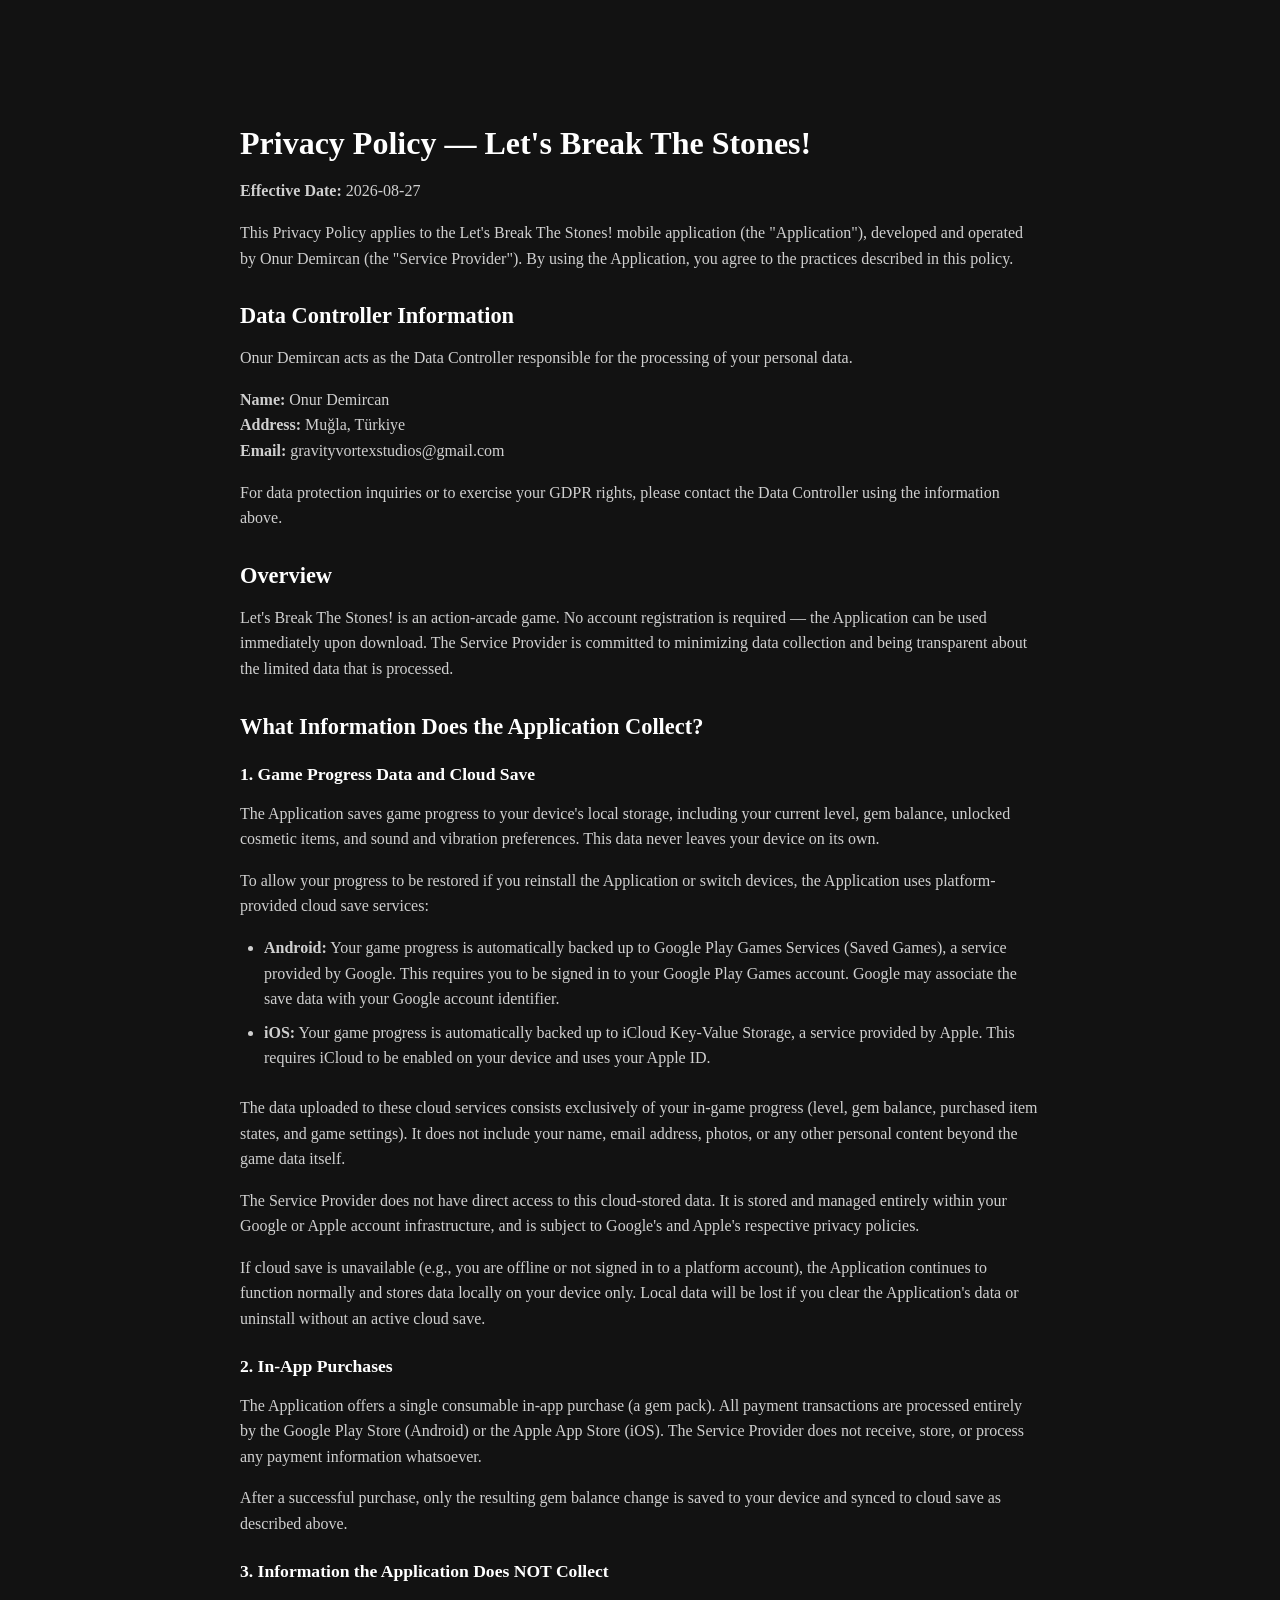
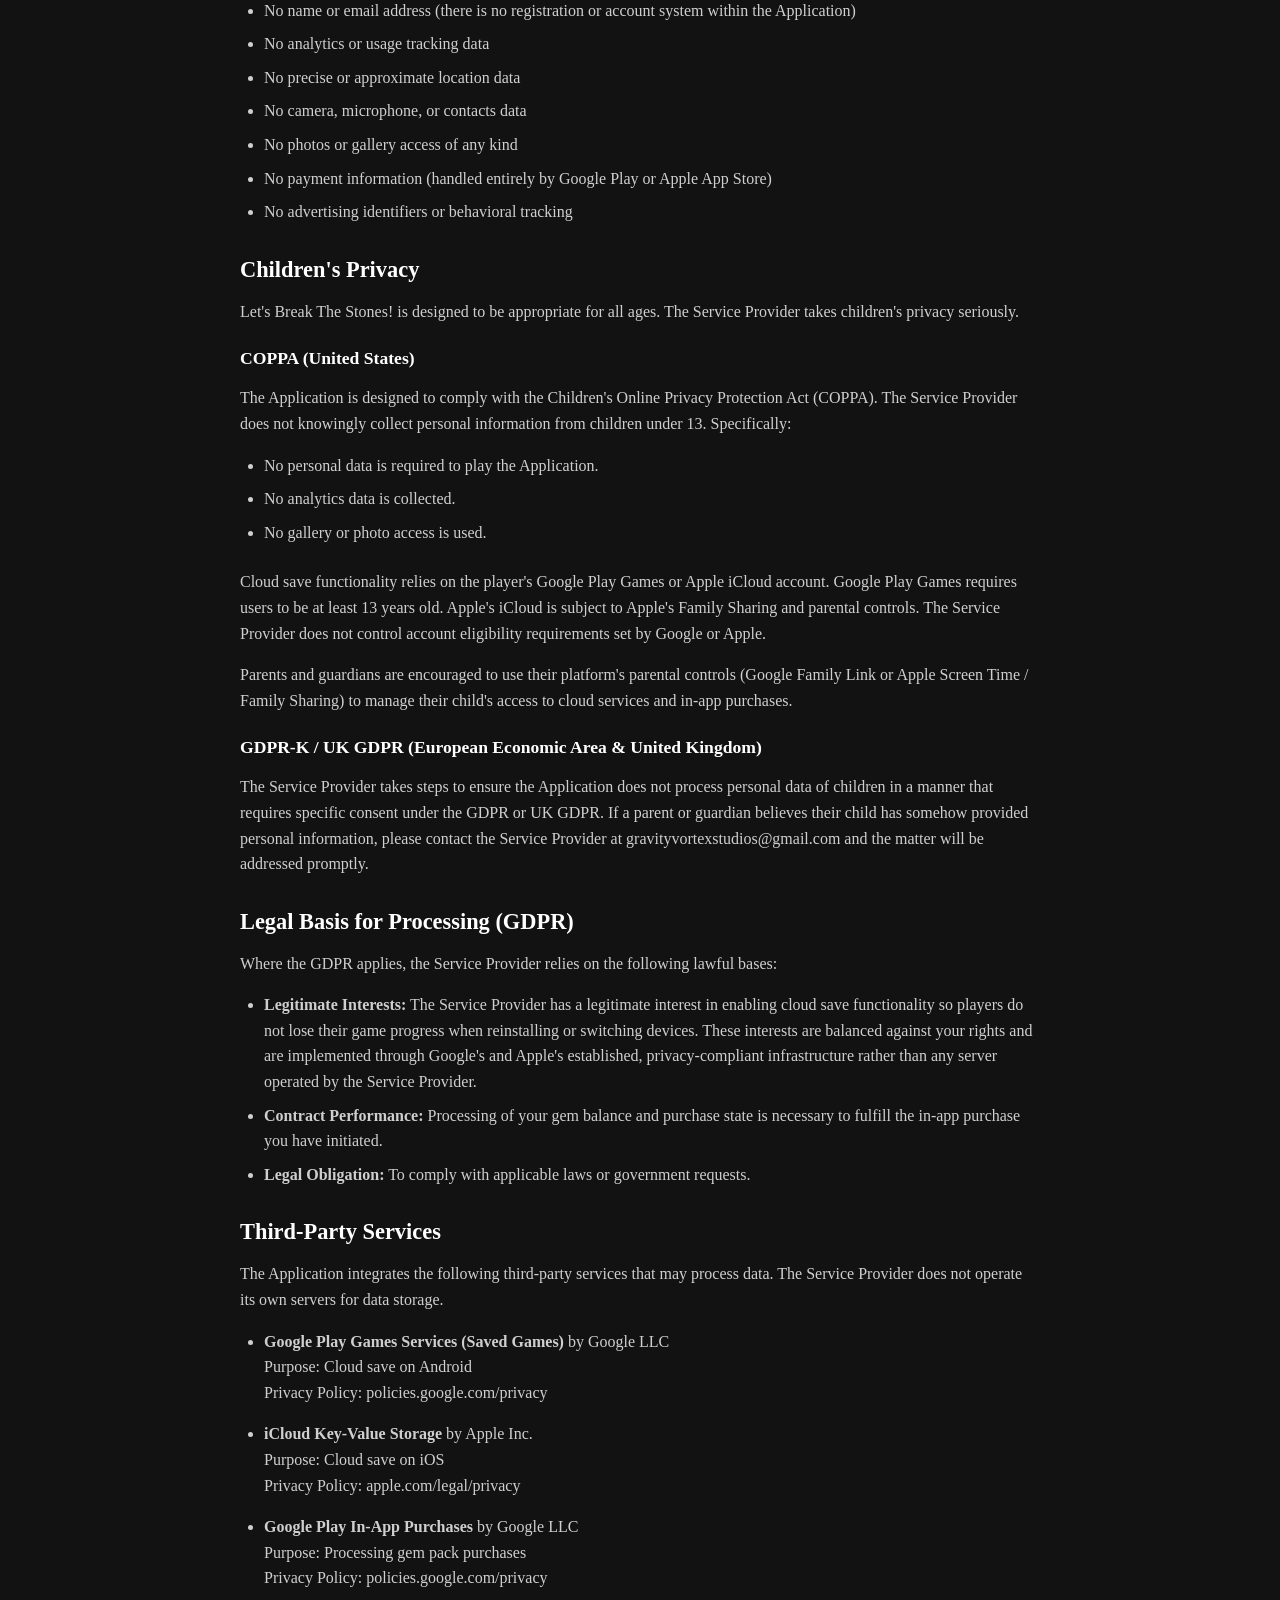
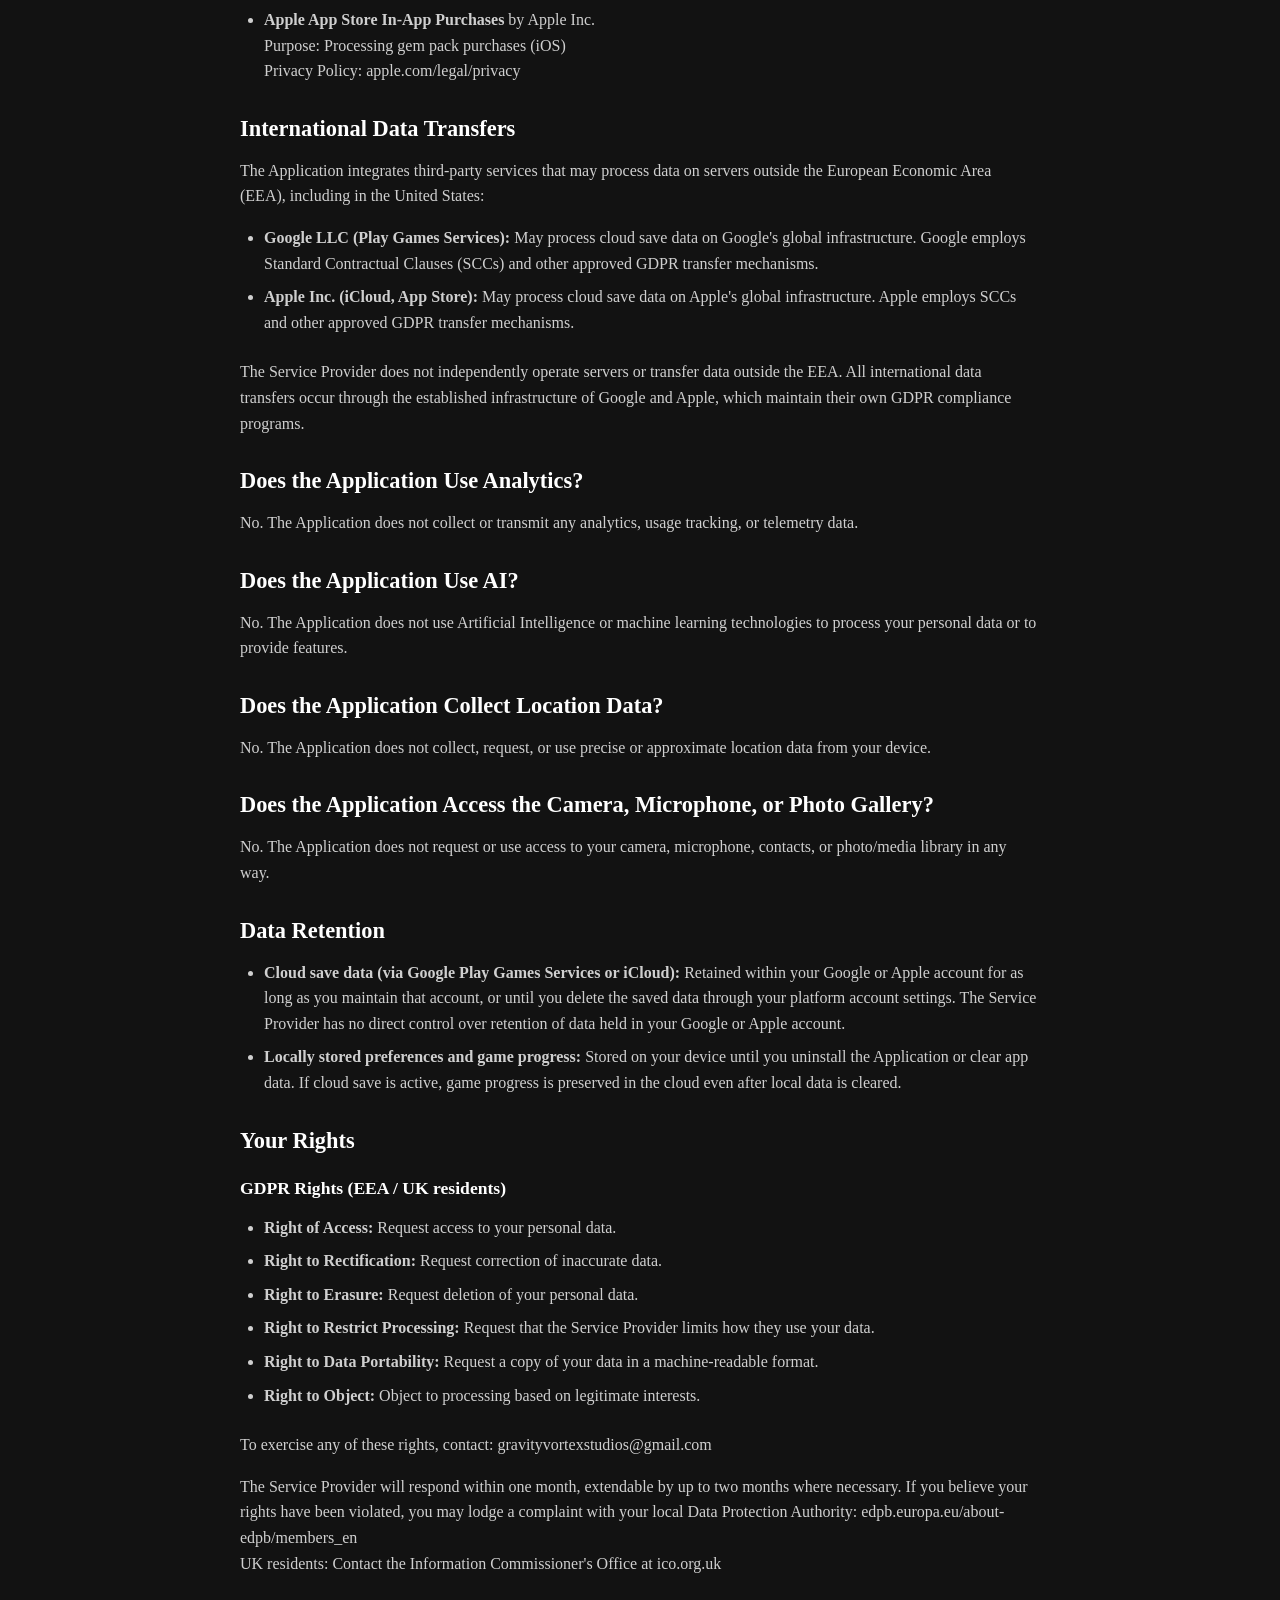
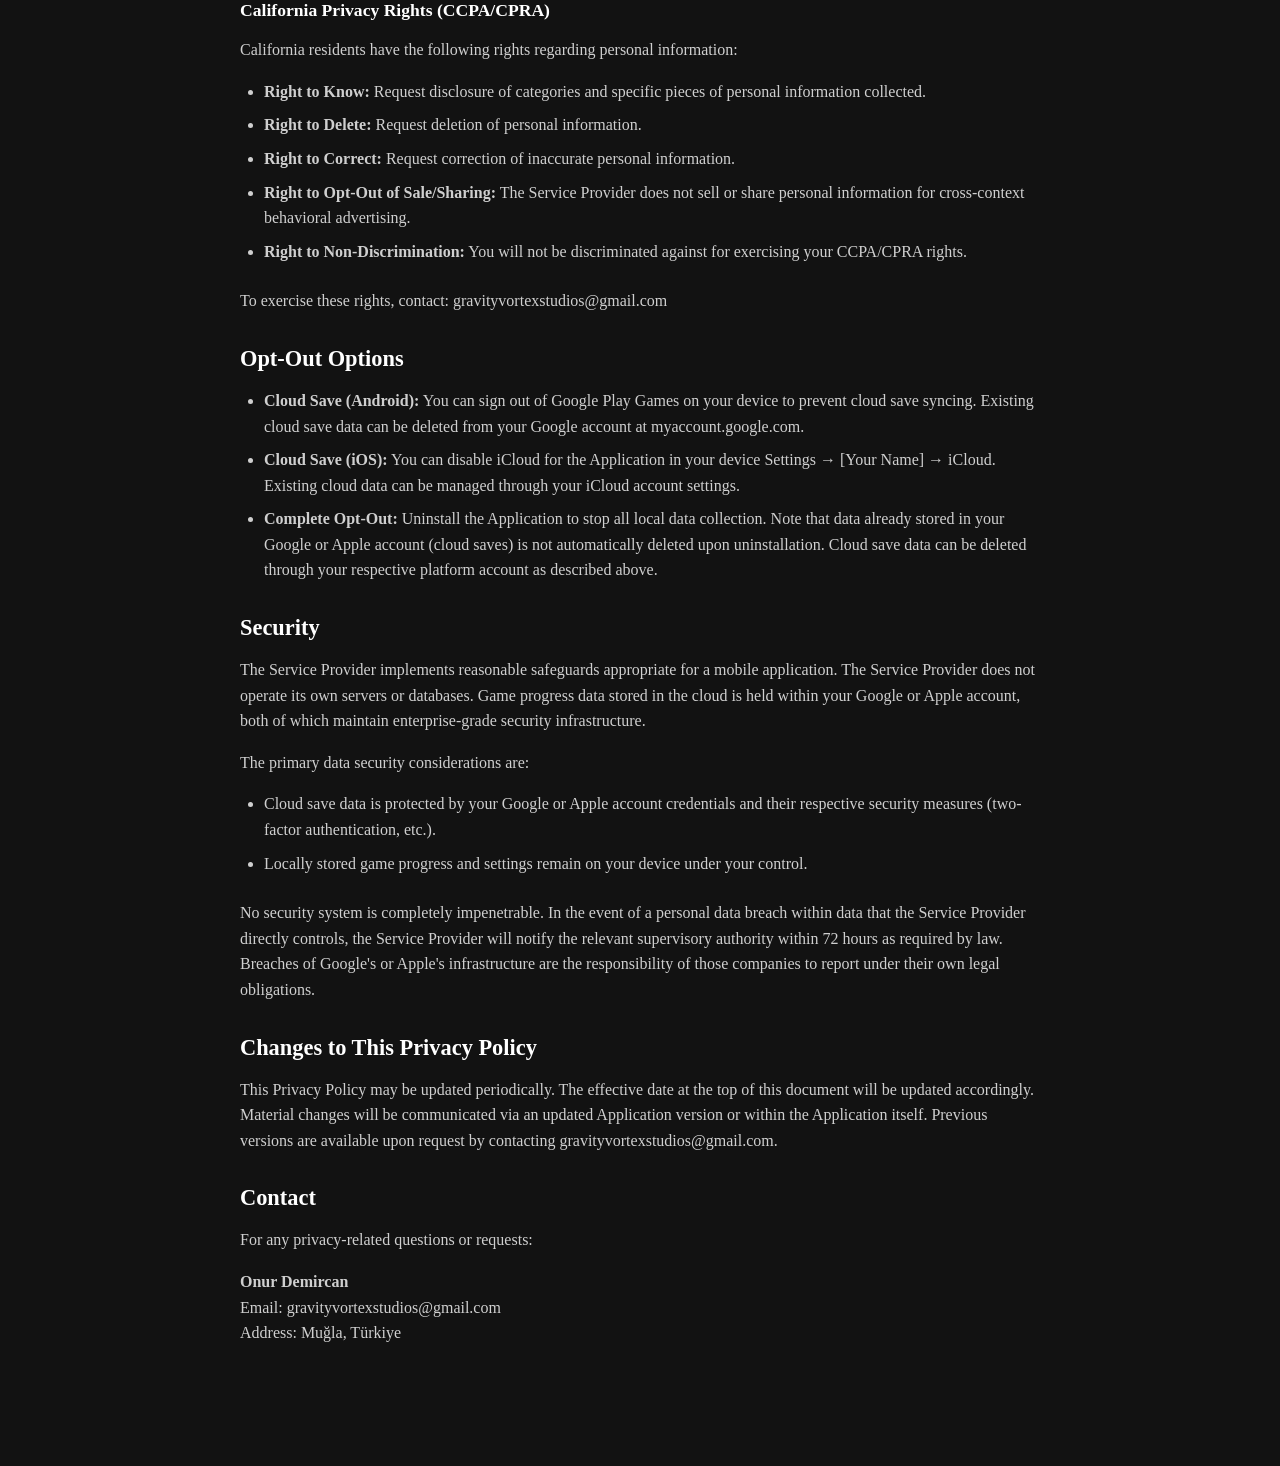
==== privacy-lbrs.html @ 50d47cd6 "Update: LBRS game privacy policy added." ====
﻿<!DOCTYPE html>
<html lang="en">
<head>
    <meta charset="UTF-8">
    <meta name="color-scheme" content="dark">
    <meta name="viewport" content="width=device-width, initial-scale=1.0">
    <title>Privacy Policy - Let's Break The Stones! | Onur Demircan</title>
    <link rel="stylesheet" href="assets/css/main.css">
    <style>
        .privacy-content {
            max-width: 800px;
            margin: 4rem auto;
            padding: 2.5rem;
            color: var(--text-color);
        }
        .privacy-content h1 {
            font-size: 2rem;
            margin-bottom: 0.5rem;
            color: var(--accent-color);
        }
        .privacy-content h2 {
            font-size: 1.4rem;
            margin-top: 2rem;
            margin-bottom: 1rem;
            color: var(--accent-color);
        }
        .privacy-content h3 {
            font-size: 1.1rem;
            margin-top: 1.5rem;
            margin-bottom: 0.8rem;
            color: #fff;
        }
        .privacy-content p {
            margin-bottom: 1rem;
            line-height: 1.6;
            color: rgba(255, 255, 255, 0.8);
        }
        .privacy-content ul {
            margin-bottom: 1.5rem;
            padding-left: 1.5rem;
            color: rgba(255, 255, 255, 0.8);
        }
        .privacy-content li {
            margin-bottom: 0.5rem;
            line-height: 1.6;
        }
        .privacy-content a {
            color: var(--accent-color);
            text-decoration: none;
        }
        .privacy-content a:hover {
            text-decoration: underline;
        }
        .back-btn {
            display: inline-flex;
            align-items: center;
            gap: 0.5rem;
            margin-bottom: 2rem;
            color: var(--text-color);
            text-decoration: none;
            transition: color 0.3s ease;
            font-weight: 500;
        }
        .back-btn:hover {
            color: var(--accent-color);
        }
        .services-list li { margin-bottom: 1rem; }
    </style>
</head>
<body>
    <div class="glass-bg"></div>
    
    <div class="privacy-content glass-card">
        <h1>Privacy Policy — Let's Break The Stones!</h1>
        <p><strong>Effective Date:</strong> 2026-08-27</p>
        
        <p>This Privacy Policy applies to the Let's Break The Stones! mobile application (the "Application"), developed and operated by Onur Demircan (the "Service Provider"). By using the Application, you agree to the practices described in this policy.</p>

        <h2>Data Controller Information</h2>
        <p>Onur Demircan acts as the Data Controller responsible for the processing of your personal data.</p>
        <p><strong>Name:</strong> Onur Demircan<br><strong>Address:</strong> Muğla, Türkiye<br><strong>Email:</strong> <a href="mailto:gravityvortexstudios@gmail.com">gravityvortexstudios@gmail.com</a></p>
        <p>For data protection inquiries or to exercise your GDPR rights, please contact the Data Controller using the information above.</p>

        <h2>Overview</h2>
        <p>Let's Break The Stones! is an action-arcade game. No account registration is required — the Application can be used immediately upon download. The Service Provider is committed to minimizing data collection and being transparent about the limited data that is processed.</p>

        <h2>What Information Does the Application Collect?</h2>
        
        <h3>1. Game Progress Data and Cloud Save</h3>
        <p>The Application saves game progress to your device's local storage, including your current level, gem balance, unlocked cosmetic items, and sound and vibration preferences. This data never leaves your device on its own.</p>
        <p>To allow your progress to be restored if you reinstall the Application or switch devices, the Application uses platform-provided cloud save services:</p>
        <ul>
            <li><strong>Android:</strong> Your game progress is automatically backed up to Google Play Games Services (Saved Games), a service provided by Google. This requires you to be signed in to your Google Play Games account. Google may associate the save data with your Google account identifier.</li>
            <li><strong>iOS:</strong> Your game progress is automatically backed up to iCloud Key-Value Storage, a service provided by Apple. This requires iCloud to be enabled on your device and uses your Apple ID.</li>
        </ul>
        <p>The data uploaded to these cloud services consists exclusively of your in-game progress (level, gem balance, purchased item states, and game settings). It does not include your name, email address, photos, or any other personal content beyond the game data itself.</p>
        <p>The Service Provider does not have direct access to this cloud-stored data. It is stored and managed entirely within your Google or Apple account infrastructure, and is subject to Google's and Apple's respective privacy policies.</p>
        <p>If cloud save is unavailable (e.g., you are offline or not signed in to a platform account), the Application continues to function normally and stores data locally on your device only. Local data will be lost if you clear the Application's data or uninstall without an active cloud save.</p>

        <h3>2. In-App Purchases</h3>
        <p>The Application offers a single consumable in-app purchase (a gem pack). All payment transactions are processed entirely by the Google Play Store (Android) or the Apple App Store (iOS). The Service Provider does not receive, store, or process any payment information whatsoever.</p>
        <p>After a successful purchase, only the resulting gem balance change is saved to your device and synced to cloud save as described above.</p>

        <h3>3. Information the Application Does NOT Collect</h3>
        <ul>
            <li>No name or email address (there is no registration or account system within the Application)</li>
            <li>No analytics or usage tracking data</li>
            <li>No precise or approximate location data</li>
            <li>No camera, microphone, or contacts data</li>
            <li>No photos or gallery access of any kind</li>
            <li>No payment information (handled entirely by Google Play or Apple App Store)</li>
            <li>No advertising identifiers or behavioral tracking</li>
        </ul>

        <h2>Children's Privacy</h2>
        <p>Let's Break The Stones! is designed to be appropriate for all ages. The Service Provider takes children's privacy seriously.</p>
        
        <h3>COPPA (United States)</h3>
        <p>The Application is designed to comply with the Children's Online Privacy Protection Act (COPPA). The Service Provider does not knowingly collect personal information from children under 13. Specifically:</p>
        <ul>
            <li>No personal data is required to play the Application.</li>
            <li>No analytics data is collected.</li>
            <li>No gallery or photo access is used.</li>
        </ul>
        <p>Cloud save functionality relies on the player's Google Play Games or Apple iCloud account. Google Play Games requires users to be at least 13 years old. Apple's iCloud is subject to Apple's Family Sharing and parental controls. The Service Provider does not control account eligibility requirements set by Google or Apple.</p>
        <p>Parents and guardians are encouraged to use their platform's parental controls (Google Family Link or Apple Screen Time / Family Sharing) to manage their child's access to cloud services and in-app purchases.</p>

        <h3>GDPR-K / UK GDPR (European Economic Area & United Kingdom)</h3>
        <p>The Service Provider takes steps to ensure the Application does not process personal data of children in a manner that requires specific consent under the GDPR or UK GDPR. If a parent or guardian believes their child has somehow provided personal information, please contact the Service Provider at <a href="mailto:gravityvortexstudios@gmail.com">gravityvortexstudios@gmail.com</a> and the matter will be addressed promptly.</p>

        <h2>Legal Basis for Processing (GDPR)</h2>
        <p>Where the GDPR applies, the Service Provider relies on the following lawful bases:</p>
        <ul>
            <li><strong>Legitimate Interests:</strong> The Service Provider has a legitimate interest in enabling cloud save functionality so players do not lose their game progress when reinstalling or switching devices. These interests are balanced against your rights and are implemented through Google's and Apple's established, privacy-compliant infrastructure rather than any server operated by the Service Provider.</li>
            <li><strong>Contract Performance:</strong> Processing of your gem balance and purchase state is necessary to fulfill the in-app purchase you have initiated.</li>
            <li><strong>Legal Obligation:</strong> To comply with applicable laws or government requests.</li>
        </ul>

        <h2>Third-Party Services</h2>
        <p>The Application integrates the following third-party services that may process data. The Service Provider does not operate its own servers for data storage.</p>
        <ul class="services-list">
            <li><strong>Google Play Games Services (Saved Games)</strong> by Google LLC<br>Purpose: Cloud save on Android<br>Privacy Policy: <a href="https://policies.google.com/privacy" target="_blank">policies.google.com/privacy</a></li>
            <li><strong>iCloud Key-Value Storage</strong> by Apple Inc.<br>Purpose: Cloud save on iOS<br>Privacy Policy: <a href="https://www.apple.com/legal/privacy/" target="_blank">apple.com/legal/privacy</a></li>
            <li><strong>Google Play In-App Purchases</strong> by Google LLC<br>Purpose: Processing gem pack purchases<br>Privacy Policy: <a href="https://policies.google.com/privacy" target="_blank">policies.google.com/privacy</a></li>
            <li><strong>Apple App Store In-App Purchases</strong> by Apple Inc.<br>Purpose: Processing gem pack purchases (iOS)<br>Privacy Policy: <a href="https://www.apple.com/legal/privacy/" target="_blank">apple.com/legal/privacy</a></li>
        </ul>

        <h2>International Data Transfers</h2>
        <p>The Application integrates third-party services that may process data on servers outside the European Economic Area (EEA), including in the United States:</p>
        <ul>
            <li><strong>Google LLC (Play Games Services):</strong> May process cloud save data on Google's global infrastructure. Google employs Standard Contractual Clauses (SCCs) and other approved GDPR transfer mechanisms.</li>
            <li><strong>Apple Inc. (iCloud, App Store):</strong> May process cloud save data on Apple's global infrastructure. Apple employs SCCs and other approved GDPR transfer mechanisms.</li>
        </ul>
        <p>The Service Provider does not independently operate servers or transfer data outside the EEA. All international data transfers occur through the established infrastructure of Google and Apple, which maintain their own GDPR compliance programs.</p>

        <h2>Does the Application Use Analytics?</h2>
        <p>No. The Application does not collect or transmit any analytics, usage tracking, or telemetry data.</p>

        <h2>Does the Application Use AI?</h2>
        <p>No. The Application does not use Artificial Intelligence or machine learning technologies to process your personal data or to provide features.</p>

        <h2>Does the Application Collect Location Data?</h2>
        <p>No. The Application does not collect, request, or use precise or approximate location data from your device.</p>

        <h2>Does the Application Access the Camera, Microphone, or Photo Gallery?</h2>
        <p>No. The Application does not request or use access to your camera, microphone, contacts, or photo/media library in any way.</p>

        <h2>Data Retention</h2>
        <ul>
            <li><strong>Cloud save data (via Google Play Games Services or iCloud):</strong> Retained within your Google or Apple account for as long as you maintain that account, or until you delete the saved data through your platform account settings. The Service Provider has no direct control over retention of data held in your Google or Apple account.</li>
            <li><strong>Locally stored preferences and game progress:</strong> Stored on your device until you uninstall the Application or clear app data. If cloud save is active, game progress is preserved in the cloud even after local data is cleared.</li>
        </ul>

        <h2>Your Rights</h2>
        <h3>GDPR Rights (EEA / UK residents)</h3>
        <ul>
            <li><strong>Right of Access:</strong> Request access to your personal data.</li>
            <li><strong>Right to Rectification:</strong> Request correction of inaccurate data.</li>
            <li><strong>Right to Erasure:</strong> Request deletion of your personal data.</li>
            <li><strong>Right to Restrict Processing:</strong> Request that the Service Provider limits how they use your data.</li>
            <li><strong>Right to Data Portability:</strong> Request a copy of your data in a machine-readable format.</li>
            <li><strong>Right to Object:</strong> Object to processing based on legitimate interests.</li>
        </ul>
        <p>To exercise any of these rights, contact: <a href="mailto:gravityvortexstudios@gmail.com">gravityvortexstudios@gmail.com</a></p>
        <p>The Service Provider will respond within one month, extendable by up to two months where necessary. If you believe your rights have been violated, you may lodge a complaint with your local Data Protection Authority: <a href="https://edpb.europa.eu/about-edpb/members_en" target="_blank">edpb.europa.eu/about-edpb/members_en</a><br>UK residents: Contact the Information Commissioner's Office at <a href="https://ico.org.uk/" target="_blank">ico.org.uk</a></p>

        <h3>California Privacy Rights (CCPA/CPRA)</h3>
        <p>California residents have the following rights regarding personal information:</p>
        <ul>
            <li><strong>Right to Know:</strong> Request disclosure of categories and specific pieces of personal information collected.</li>
            <li><strong>Right to Delete:</strong> Request deletion of personal information.</li>
            <li><strong>Right to Correct:</strong> Request correction of inaccurate personal information.</li>
            <li><strong>Right to Opt-Out of Sale/Sharing:</strong> The Service Provider does not sell or share personal information for cross-context behavioral advertising.</li>
            <li><strong>Right to Non-Discrimination:</strong> You will not be discriminated against for exercising your CCPA/CPRA rights.</li>
        </ul>
        <p>To exercise these rights, contact: <a href="mailto:gravityvortexstudios@gmail.com">gravityvortexstudios@gmail.com</a></p>

        <h2>Opt-Out Options</h2>
        <ul>
            <li><strong>Cloud Save (Android):</strong> You can sign out of Google Play Games on your device to prevent cloud save syncing. Existing cloud save data can be deleted from your Google account at <a href="https://myaccount.google.com/" target="_blank">myaccount.google.com</a>.</li>
            <li><strong>Cloud Save (iOS):</strong> You can disable iCloud for the Application in your device Settings &rarr; [Your Name] &rarr; iCloud. Existing cloud data can be managed through your iCloud account settings.</li>
            <li><strong>Complete Opt-Out:</strong> Uninstall the Application to stop all local data collection. Note that data already stored in your Google or Apple account (cloud saves) is not automatically deleted upon uninstallation. Cloud save data can be deleted through your respective platform account as described above.</li>
        </ul>

        <h2>Security</h2>
        <p>The Service Provider implements reasonable safeguards appropriate for a mobile application. The Service Provider does not operate its own servers or databases. Game progress data stored in the cloud is held within your Google or Apple account, both of which maintain enterprise-grade security infrastructure.</p>
        <p>The primary data security considerations are:</p>
        <ul>
            <li>Cloud save data is protected by your Google or Apple account credentials and their respective security measures (two-factor authentication, etc.).</li>
            <li>Locally stored game progress and settings remain on your device under your control.</li>
        </ul>
        <p>No security system is completely impenetrable. In the event of a personal data breach within data that the Service Provider directly controls, the Service Provider will notify the relevant supervisory authority within 72 hours as required by law. Breaches of Google's or Apple's infrastructure are the responsibility of those companies to report under their own legal obligations.</p>

        <h2>Changes to This Privacy Policy</h2>
        <p>This Privacy Policy may be updated periodically. The effective date at the top of this document will be updated accordingly. Material changes will be communicated via an updated Application version or within the Application itself. Previous versions are available upon request by contacting <a href="mailto:gravityvortexstudios@gmail.com">gravityvortexstudios@gmail.com</a>.</p>

        <h2>Contact</h2>
        <p>For any privacy-related questions or requests:</p>
        <p><strong>Onur Demircan</strong><br>Email: <a href="mailto:gravityvortexstudios@gmail.com">gravityvortexstudios@gmail.com</a><br>Address: Muğla, Türkiye</p>
    </div>
</body>
</html>
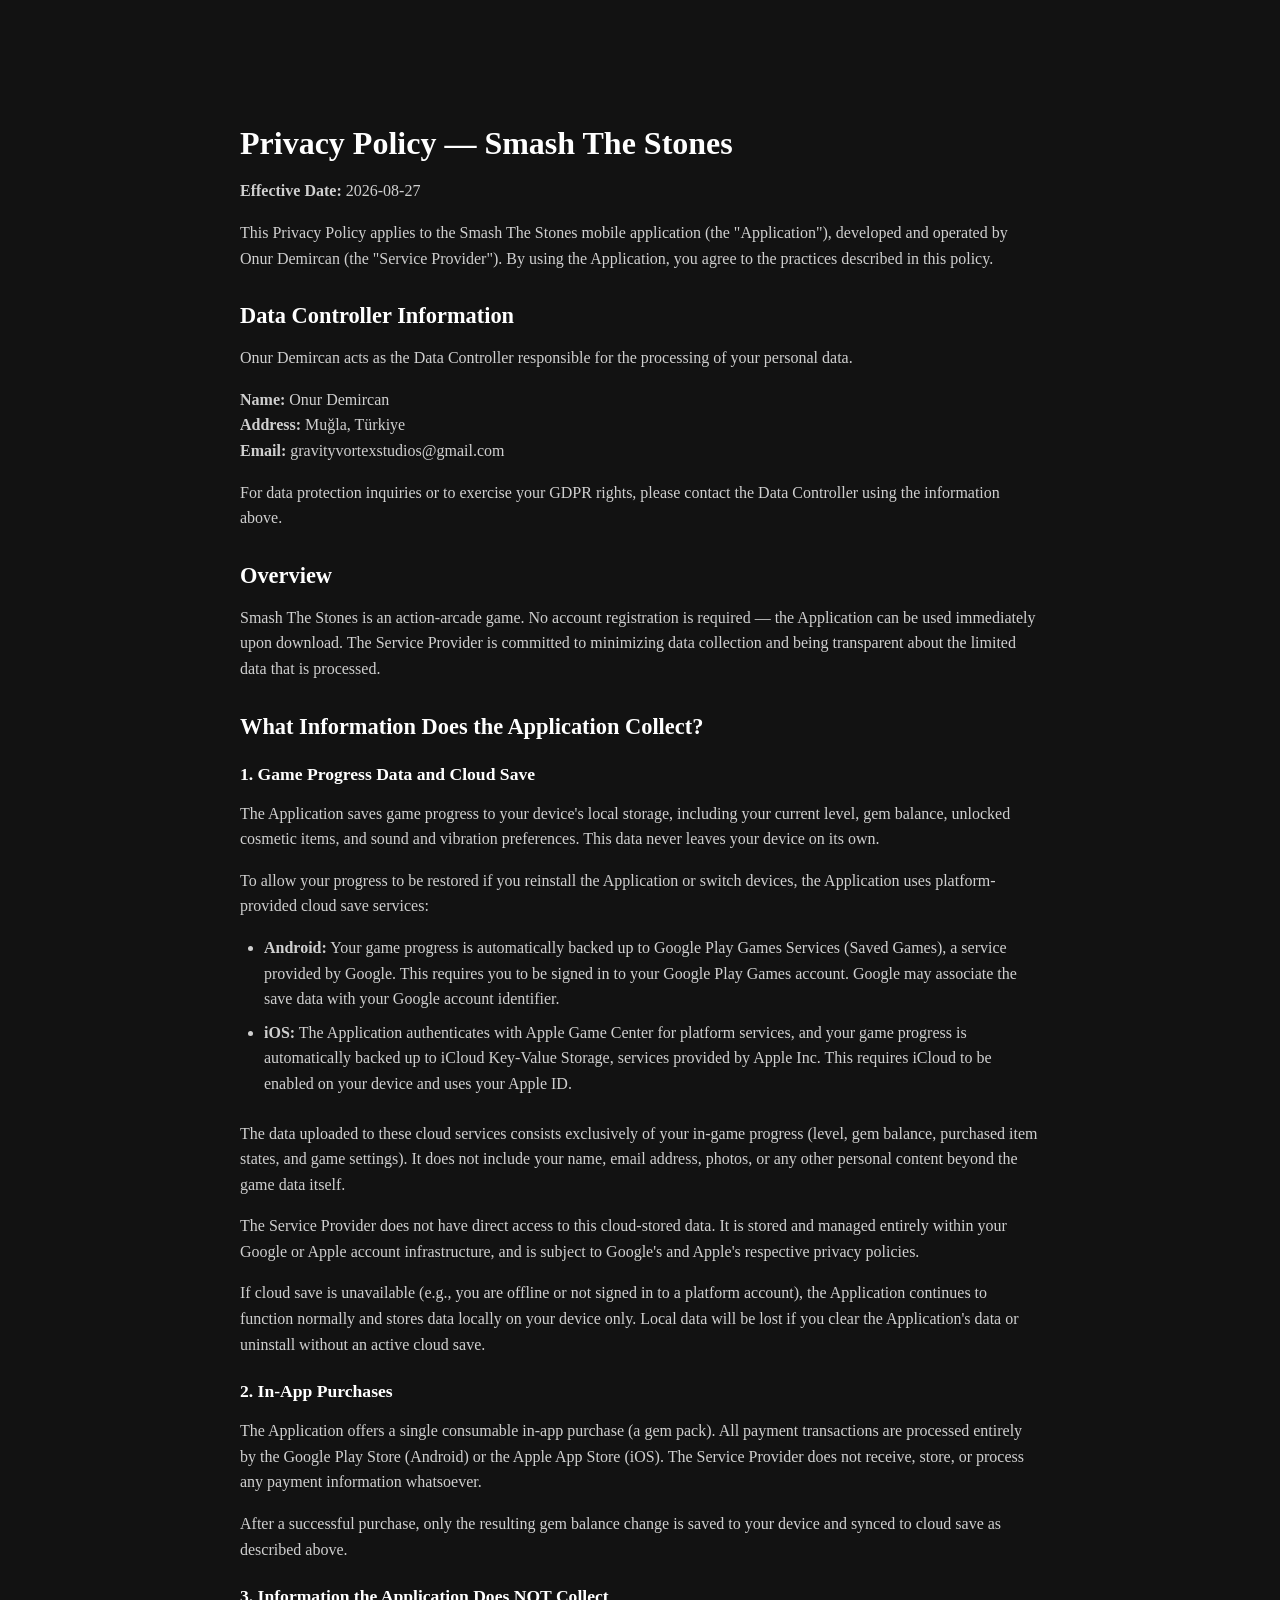
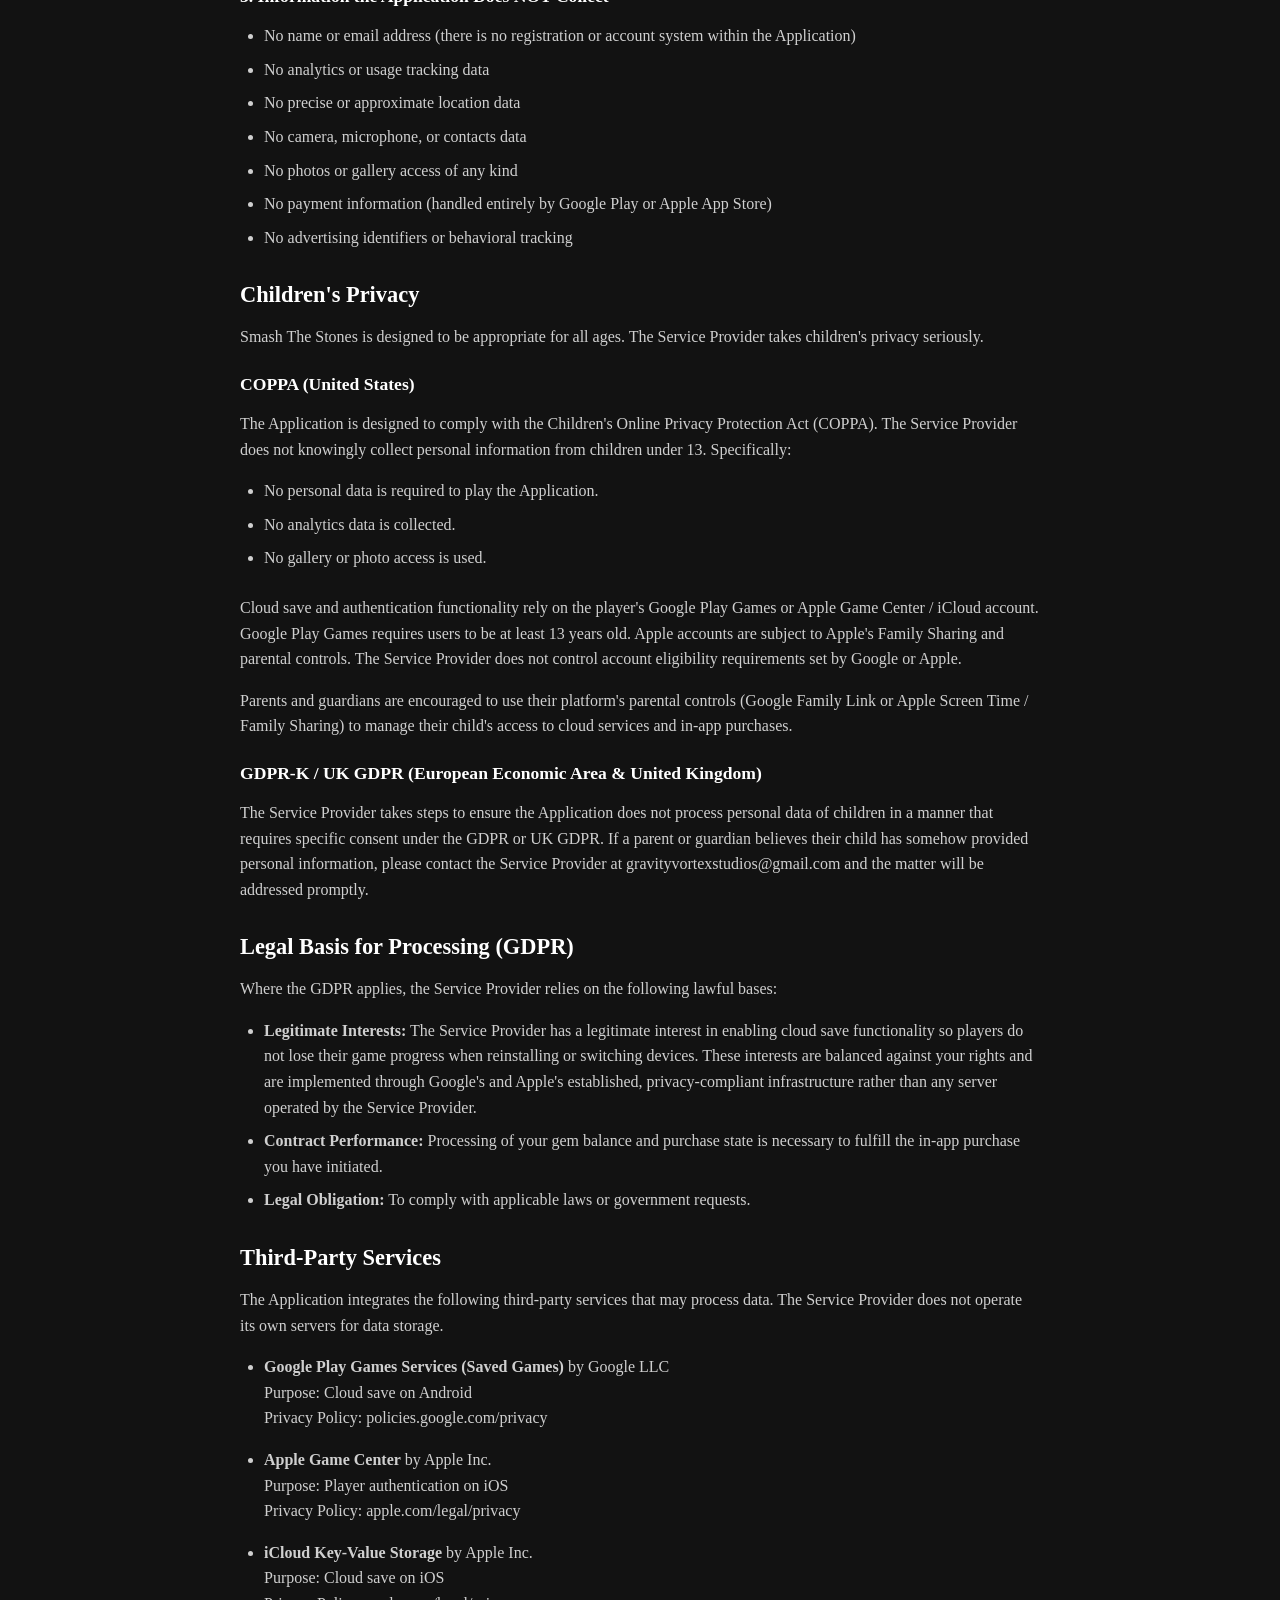
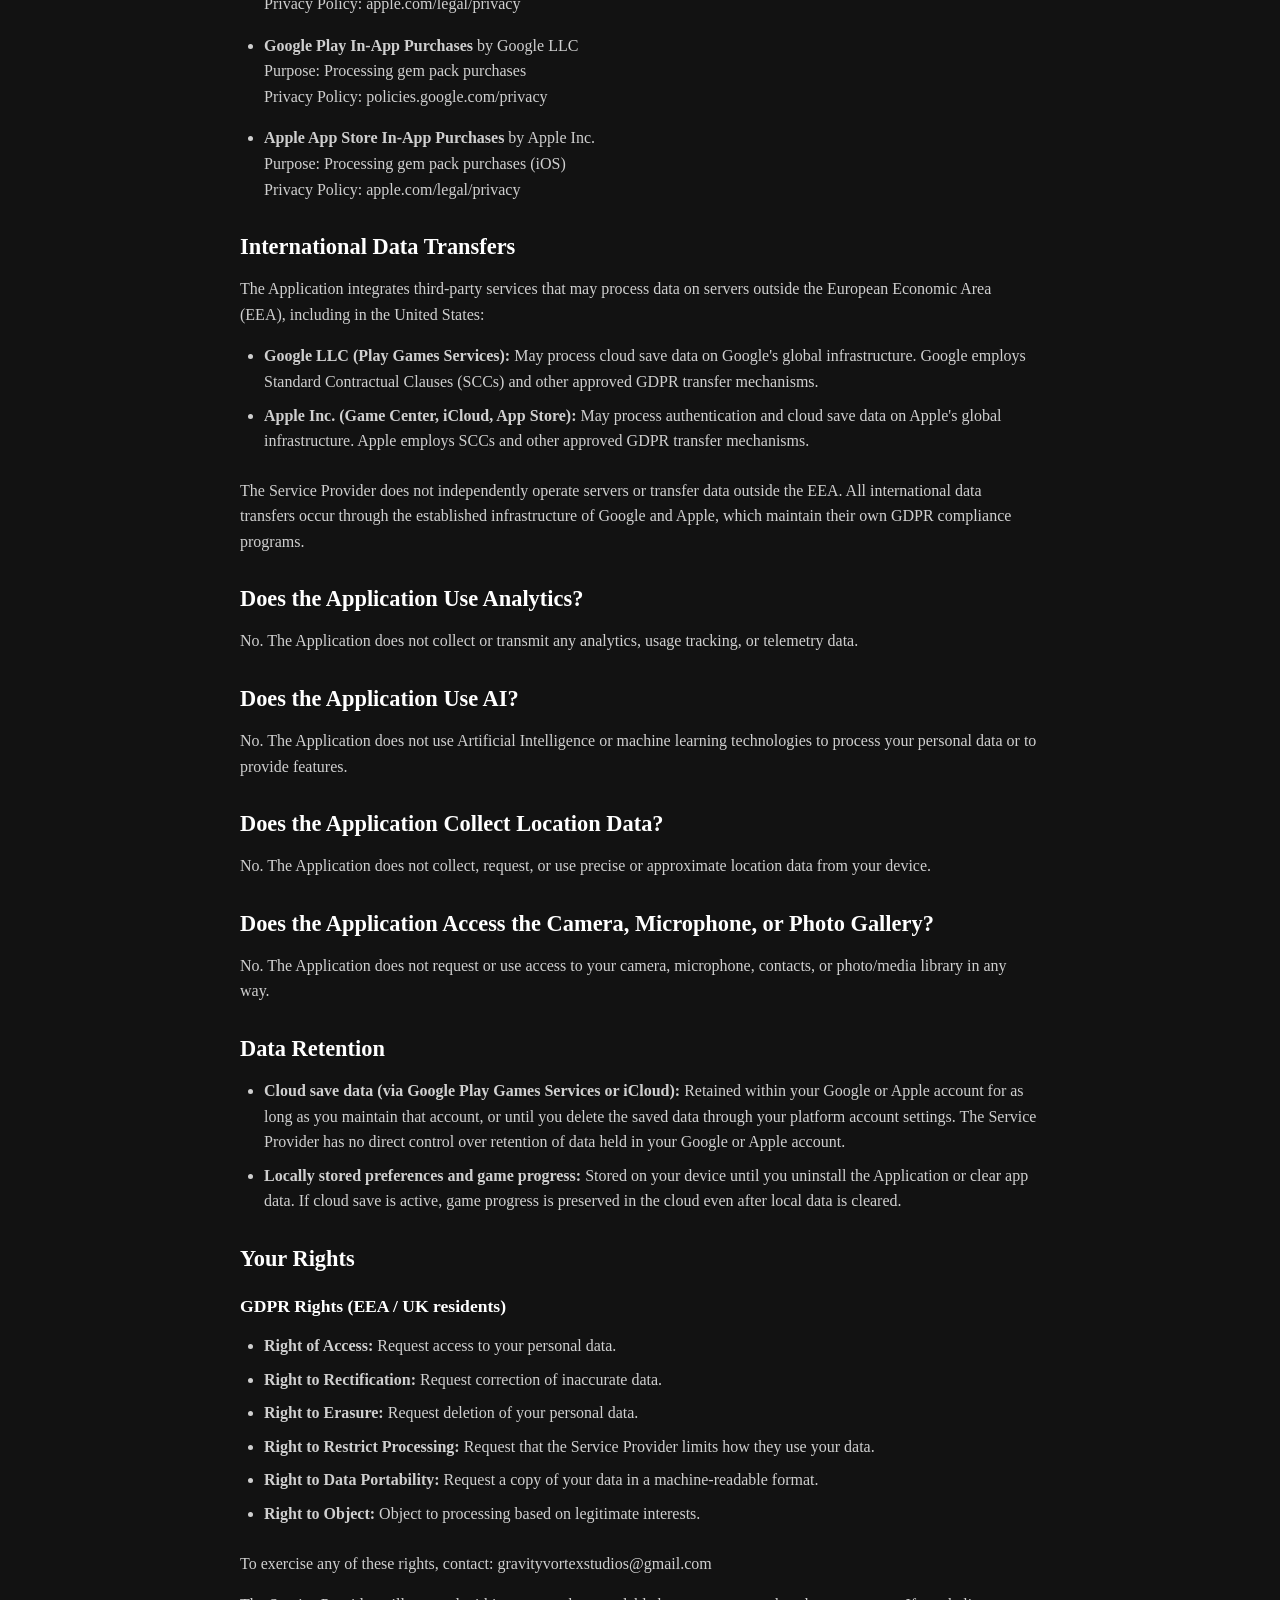
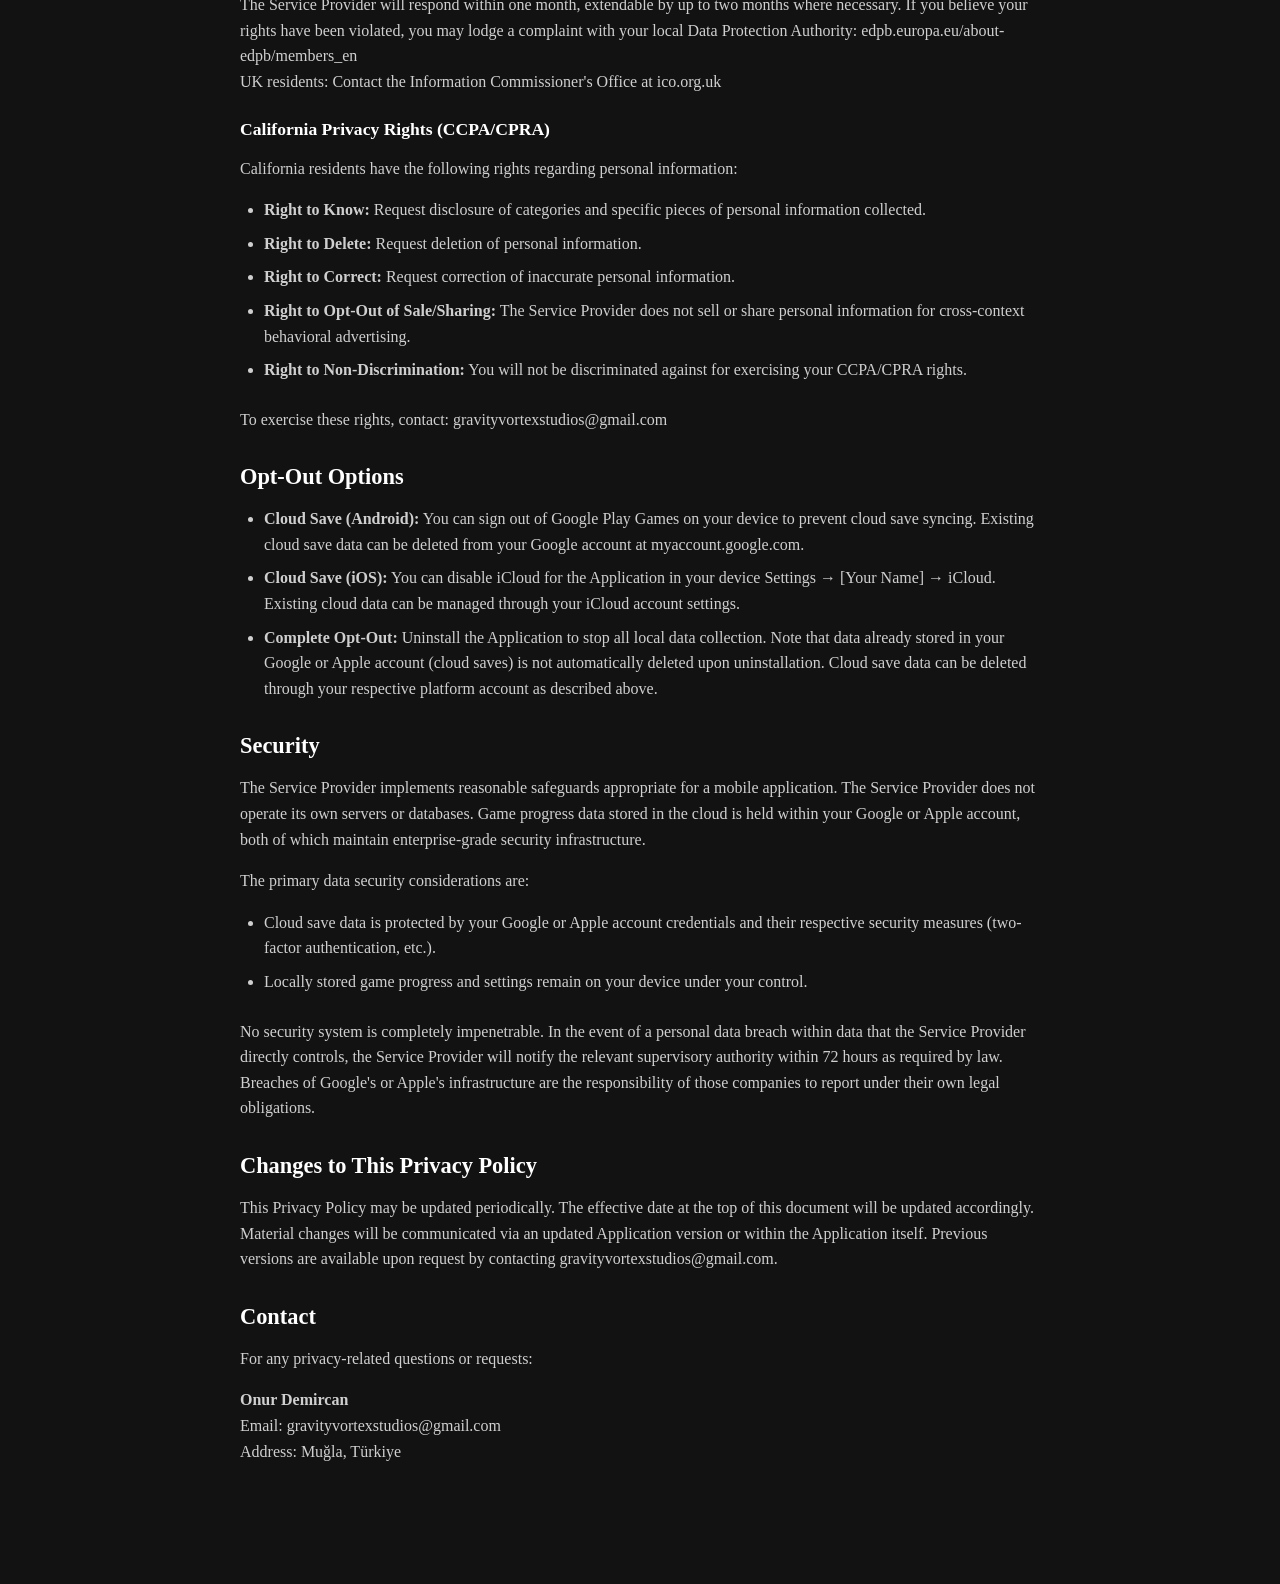
==== commit f561fc4a: "lbrs privacy policy updated. Then name "Let's Break The Stones!" changed to "Smash The Stones"." ====
--- a/privacy-lbrs.html
+++ b/privacy-lbrs.html
@@ -1,10 +1,10 @@
-﻿<!DOCTYPE html>
+<!DOCTYPE html>
 <html lang="en">
 <head>
     <meta charset="UTF-8">
     <meta name="color-scheme" content="dark">
     <meta name="viewport" content="width=device-width, initial-scale=1.0">
-    <title>Privacy Policy - Let's Break The Stones! | Onur Demircan</title>
+    <title>Privacy Policy - Smash The Stones | Onur Demircan</title>
     <link rel="stylesheet" href="assets/css/main.css">
     <style>
         .privacy-content {
@@ -71,10 +71,10 @@
     <div class="glass-bg"></div>
     
     <div class="privacy-content glass-card">
-        <h1>Privacy Policy — Let's Break The Stones!</h1>
+        <h1>Privacy Policy — Smash The Stones</h1>
         <p><strong>Effective Date:</strong> 2026-08-27</p>
         
-        <p>This Privacy Policy applies to the Let's Break The Stones! mobile application (the "Application"), developed and operated by Onur Demircan (the "Service Provider"). By using the Application, you agree to the practices described in this policy.</p>
+        <p>This Privacy Policy applies to the Smash The Stones mobile application (the "Application"), developed and operated by Onur Demircan (the "Service Provider"). By using the Application, you agree to the practices described in this policy.</p>
 
         <h2>Data Controller Information</h2>
         <p>Onur Demircan acts as the Data Controller responsible for the processing of your personal data.</p>
@@ -82,7 +82,7 @@
         <p>For data protection inquiries or to exercise your GDPR rights, please contact the Data Controller using the information above.</p>
 
         <h2>Overview</h2>
-        <p>Let's Break The Stones! is an action-arcade game. No account registration is required — the Application can be used immediately upon download. The Service Provider is committed to minimizing data collection and being transparent about the limited data that is processed.</p>
+        <p>Smash The Stones is an action-arcade game. No account registration is required — the Application can be used immediately upon download. The Service Provider is committed to minimizing data collection and being transparent about the limited data that is processed.</p>
 
         <h2>What Information Does the Application Collect?</h2>
         
@@ -91,7 +91,7 @@
         <p>To allow your progress to be restored if you reinstall the Application or switch devices, the Application uses platform-provided cloud save services:</p>
         <ul>
             <li><strong>Android:</strong> Your game progress is automatically backed up to Google Play Games Services (Saved Games), a service provided by Google. This requires you to be signed in to your Google Play Games account. Google may associate the save data with your Google account identifier.</li>
-            <li><strong>iOS:</strong> Your game progress is automatically backed up to iCloud Key-Value Storage, a service provided by Apple. This requires iCloud to be enabled on your device and uses your Apple ID.</li>
+            <li><strong>iOS:</strong> The Application authenticates with Apple Game Center for platform services, and your game progress is automatically backed up to iCloud Key-Value Storage, services provided by Apple Inc. This requires iCloud to be enabled on your device and uses your Apple ID.</li>
         </ul>
         <p>The data uploaded to these cloud services consists exclusively of your in-game progress (level, gem balance, purchased item states, and game settings). It does not include your name, email address, photos, or any other personal content beyond the game data itself.</p>
         <p>The Service Provider does not have direct access to this cloud-stored data. It is stored and managed entirely within your Google or Apple account infrastructure, and is subject to Google's and Apple's respective privacy policies.</p>
@@ -113,7 +113,7 @@
         </ul>
 
         <h2>Children's Privacy</h2>
-        <p>Let's Break The Stones! is designed to be appropriate for all ages. The Service Provider takes children's privacy seriously.</p>
+        <p>Smash The Stones is designed to be appropriate for all ages. The Service Provider takes children's privacy seriously.</p>
         
         <h3>COPPA (United States)</h3>
         <p>The Application is designed to comply with the Children's Online Privacy Protection Act (COPPA). The Service Provider does not knowingly collect personal information from children under 13. Specifically:</p>
@@ -122,7 +122,7 @@
             <li>No analytics data is collected.</li>
             <li>No gallery or photo access is used.</li>
         </ul>
-        <p>Cloud save functionality relies on the player's Google Play Games or Apple iCloud account. Google Play Games requires users to be at least 13 years old. Apple's iCloud is subject to Apple's Family Sharing and parental controls. The Service Provider does not control account eligibility requirements set by Google or Apple.</p>
+        <p>Cloud save and authentication functionality rely on the player's Google Play Games or Apple Game Center / iCloud account. Google Play Games requires users to be at least 13 years old. Apple accounts are subject to Apple's Family Sharing and parental controls. The Service Provider does not control account eligibility requirements set by Google or Apple.</p>
         <p>Parents and guardians are encouraged to use their platform's parental controls (Google Family Link or Apple Screen Time / Family Sharing) to manage their child's access to cloud services and in-app purchases.</p>
 
         <h3>GDPR-K / UK GDPR (European Economic Area & United Kingdom)</h3>
@@ -140,6 +140,7 @@
         <p>The Application integrates the following third-party services that may process data. The Service Provider does not operate its own servers for data storage.</p>
         <ul class="services-list">
             <li><strong>Google Play Games Services (Saved Games)</strong> by Google LLC<br>Purpose: Cloud save on Android<br>Privacy Policy: <a href="https://policies.google.com/privacy" target="_blank">policies.google.com/privacy</a></li>
+            <li><strong>Apple Game Center</strong> by Apple Inc.<br>Purpose: Player authentication on iOS<br>Privacy Policy: <a href="https://www.apple.com/legal/privacy/" target="_blank">apple.com/legal/privacy</a></li>
             <li><strong>iCloud Key-Value Storage</strong> by Apple Inc.<br>Purpose: Cloud save on iOS<br>Privacy Policy: <a href="https://www.apple.com/legal/privacy/" target="_blank">apple.com/legal/privacy</a></li>
             <li><strong>Google Play In-App Purchases</strong> by Google LLC<br>Purpose: Processing gem pack purchases<br>Privacy Policy: <a href="https://policies.google.com/privacy" target="_blank">policies.google.com/privacy</a></li>
             <li><strong>Apple App Store In-App Purchases</strong> by Apple Inc.<br>Purpose: Processing gem pack purchases (iOS)<br>Privacy Policy: <a href="https://www.apple.com/legal/privacy/" target="_blank">apple.com/legal/privacy</a></li>
@@ -149,7 +150,7 @@
         <p>The Application integrates third-party services that may process data on servers outside the European Economic Area (EEA), including in the United States:</p>
         <ul>
             <li><strong>Google LLC (Play Games Services):</strong> May process cloud save data on Google's global infrastructure. Google employs Standard Contractual Clauses (SCCs) and other approved GDPR transfer mechanisms.</li>
-            <li><strong>Apple Inc. (iCloud, App Store):</strong> May process cloud save data on Apple's global infrastructure. Apple employs SCCs and other approved GDPR transfer mechanisms.</li>
+            <li><strong>Apple Inc. (Game Center, iCloud, App Store):</strong> May process authentication and cloud save data on Apple's global infrastructure. Apple employs SCCs and other approved GDPR transfer mechanisms.</li>
         </ul>
         <p>The Service Provider does not independently operate servers or transfer data outside the EEA. All international data transfers occur through the established infrastructure of Google and Apple, which maintain their own GDPR compliance programs.</p>
 
